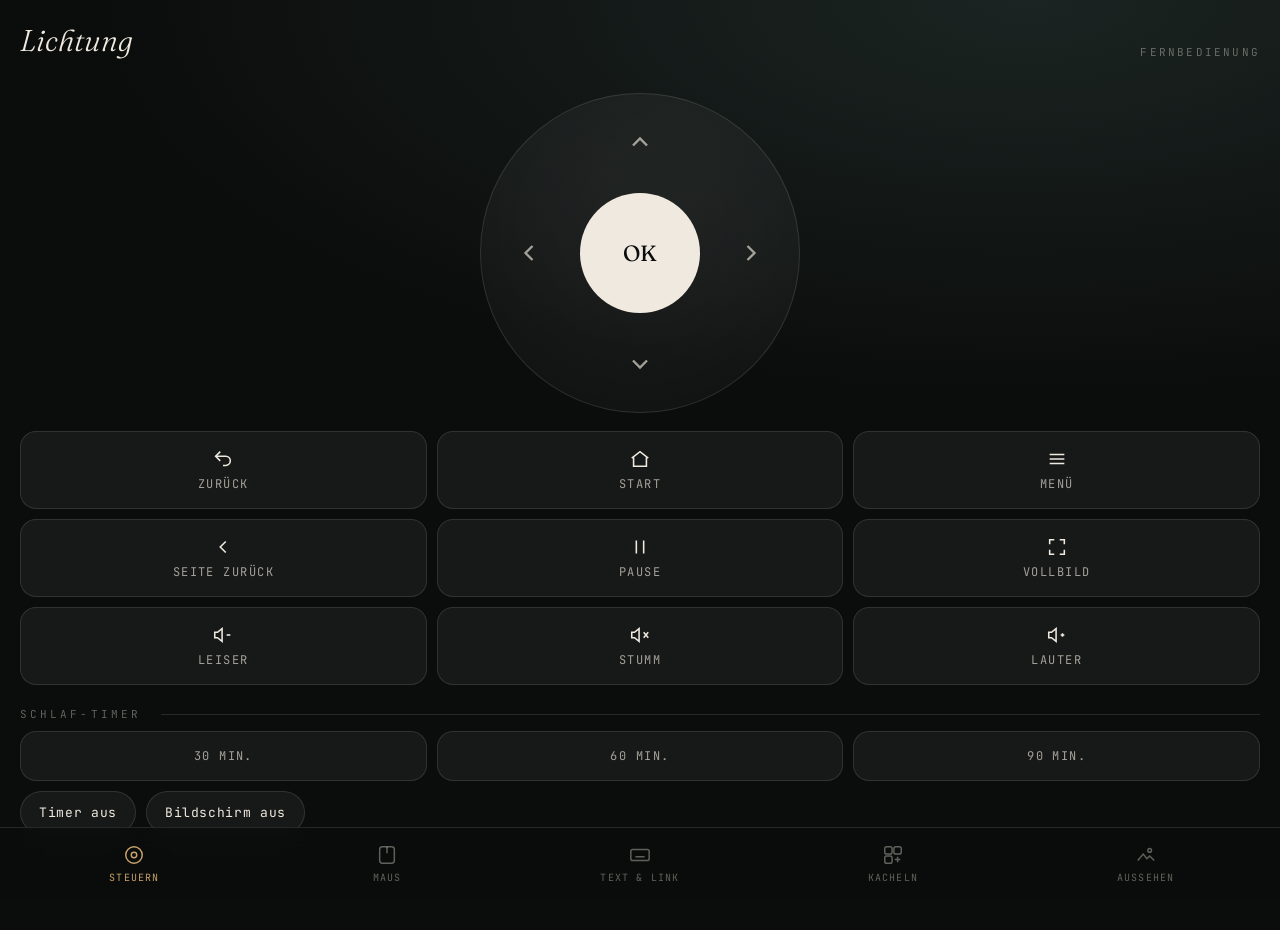
==== web/remote.html @ 64fb237e "Lichtung TV: Oberfläche, Dienst, Installer und automatischer ISO-Bau Debian 13 mit eigener TV-Oberfl" ====
<!DOCTYPE html>
<html lang="de">
<head>
<meta charset="utf-8">
<meta name="viewport" content="width=device-width, initial-scale=1, maximum-scale=1, user-scalable=no, viewport-fit=cover">
<meta name="theme-color" content="#0b0d0c">
<meta name="mobile-web-app-capable" content="yes">
<title>Lichtung Fernbedienung</title>
<style>
  @font-face { font-family: 'Fraunces'; src: url('fonts/fraunces-latin-full-normal.woff2') format('woff2'); font-weight: 100 900; }
  @font-face { font-family: 'Fraunces'; src: url('fonts/fraunces-latin-full-italic.woff2') format('woff2'); font-weight: 100 900; font-style: italic; }
  @font-face { font-family: 'JB Mono'; src: url('fonts/jetbrains-mono-latin-400-normal.woff2') format('woff2'); }
  :root { --accent: #c8a26b; --ink: #efe9df; --ink2: rgba(239,233,223,.65); --ink3: rgba(239,233,223,.38); --line: rgba(239,233,223,.12); --card: rgba(255,255,255,.05); }
  * { box-sizing: border-box; margin: 0; padding: 0; -webkit-tap-highlight-color: transparent; }
  html, body { background: radial-gradient(120% 70% at 80% 0%, #1b2422 0%, #0b0d0c 60%); color: var(--ink); font-family: 'JB Mono', monospace; min-height: 100%; }
  body { padding: env(safe-area-inset-top) 0 calc(76px + env(safe-area-inset-bottom)); user-select: none; -webkit-user-select: none; overscroll-behavior: none; }
  button, input, textarea { font: inherit; color: inherit; }
  button { background: none; border: 0; }
  header { display: flex; justify-content: space-between; align-items: flex-end; padding: 22px 20px 10px; }
  header h1 { font-family: 'Fraunces', serif; font-style: italic; font-weight: 300; font-size: 30px; }
  header .who { font-size: 11px; letter-spacing: .2em; text-transform: uppercase; color: var(--ink3); text-align: right; }
  header .who b { display: block; color: var(--ink); font-family: 'Fraunces', serif; font-weight: 400; font-size: 16px; letter-spacing: 0; text-transform: none; }
  .tab { display: none; padding: 8px 20px 20px; }
  .tab.on { display: block; }
  nav.tabs { position: fixed; left: 0; right: 0; bottom: 0; display: grid; grid-template-columns: repeat(5, 1fr); padding: 8px 8px calc(8px + env(safe-area-inset-bottom)); background: rgba(11,13,12,.85); backdrop-filter: blur(14px); border-top: 1px solid var(--line); z-index: 5; }
  nav.tabs button { padding: 8px 0; font-size: 10px; letter-spacing: .12em; text-transform: uppercase; color: var(--ink3); display: flex; flex-direction: column; align-items: center; gap: 5px; }
  nav.tabs button svg { width: 22px; height: 22px; }
  nav.tabs button.on { color: var(--accent); }
  .label { font-size: 11px; letter-spacing: .28em; text-transform: uppercase; color: var(--ink3); margin: 22px 0 10px; display: flex; gap: 10px; align-items: center; }
  .label::after { content: ''; flex: 1; height: 1px; background: var(--line); }

  /* Steuerkreuz */
  .dpad { position: relative; width: min(78vw, 320px); aspect-ratio: 1; margin: 16px auto 8px; border-radius: 50%; background: radial-gradient(circle at 50% 40%, rgba(255,255,255,.07), rgba(255,255,255,.02)); border: 1px solid var(--line); }
  .dpad button { position: absolute; display: grid; place-items: center; color: var(--ink2); }
  .dpad button:active { color: var(--accent); }
  .dpad .u, .dpad .d { left: 30%; width: 40%; height: 30%; }
  .dpad .u { top: 0; } .dpad .d { bottom: 0; }
  .dpad .l, .dpad .r { top: 30%; height: 40%; width: 30%; }
  .dpad .l { left: 0; } .dpad .r { right: 0; }
  .dpad .ok { left: 31%; top: 31%; width: 38%; height: 38%; border-radius: 50%; background: var(--ink); color: #0b0d0c; font-family: 'Fraunces', serif; font-size: 22px; }
  .dpad .ok:active { background: var(--accent); }
  .dpad svg { width: 28px; height: 28px; }
  .keys { display: grid; grid-template-columns: repeat(3, 1fr); gap: 10px; margin-top: 18px; }
  .k { padding: 16px 0; border-radius: 16px; background: var(--card); border: 1px solid var(--line); font-size: 12px; letter-spacing: .12em; text-transform: uppercase; display: flex; flex-direction: column; align-items: center; gap: 6px; color: var(--ink2); }
  .k svg { width: 22px; height: 22px; color: var(--ink); }
  .k:active { background: var(--accent); color: #0b0d0c; }
  .k:active svg { color: #0b0d0c; }
  .vol { display: grid; grid-template-columns: 1fr 1fr 1fr; gap: 10px; margin-top: 10px; }

  /* Touchpad */
  .pad { position: relative; height: 52vh; border-radius: 22px; background: var(--card); border: 1px solid var(--line); touch-action: none; display: grid; place-items: center; color: var(--ink3); font-size: 12px; letter-spacing: .2em; text-transform: uppercase; overflow: hidden; }
  .pad .scroll { position: absolute; right: 0; top: 0; bottom: 0; width: 54px; border-left: 1px dashed var(--line); display: grid; place-items: center; writing-mode: vertical-rl; font-size: 10px; }
  .clicks { display: grid; grid-template-columns: 1fr 1fr; gap: 10px; margin-top: 10px; }

  /* Formulare */
  .inp { width: 100%; background: var(--card); border: 1px solid var(--line); border-radius: 12px; padding: 13px 14px; outline: none; font-size: 15px; }
  .inp:focus { border-color: var(--accent); }
  textarea.inp { min-height: 90px; resize: vertical; }
  .btn { padding: 12px 18px; border-radius: 999px; border: 1px solid var(--line); background: var(--card); font-size: 13px; letter-spacing: .05em; }
  .btn.p { background: var(--ink); color: #0b0d0c; border-color: var(--ink); }
  .btn.d { color: #e59a8a; }
  .btn:active { background: var(--accent); color: #0b0d0c; }
  .row { display: flex; gap: 10px; align-items: center; flex-wrap: wrap; }
  .grow { flex: 1; }
  .f { margin-bottom: 14px; }
  .f > span { display: block; font-size: 11px; letter-spacing: .18em; text-transform: uppercase; color: var(--ink3); margin-bottom: 6px; }
  .item { display: flex; gap: 12px; align-items: center; padding: 12px 0; border-bottom: 1px solid var(--line); }
  .item .th { width: 72px; height: 44px; border-radius: 8px; background-size: cover; background-position: center; flex: none; }
  .item .t { flex: 1; min-width: 0; }
  .item .t b { display: block; font-family: 'Fraunces', serif; font-weight: 400; font-size: 18px; }
  .item .t span { display: block; font-size: 11px; color: var(--ink3); white-space: nowrap; overflow: hidden; text-overflow: ellipsis; }
  .icon { width: 38px; height: 38px; border-radius: 50%; border: 1px solid var(--line); display: grid; place-items: center; color: var(--ink2); }
  .icon:active { background: var(--accent); color: #0b0d0c; }
  .sheet { position: fixed; inset: 0; z-index: 10; background: rgba(5,7,6,.7); backdrop-filter: blur(10px); display: none; align-items: flex-end; }
  .sheet.on { display: flex; }
  .sheet .in { width: 100%; max-height: 92vh; overflow: auto; background: #121614; border-top-left-radius: 24px; border-top-right-radius: 24px; border-top: 1px solid var(--line); padding: 22px 20px calc(24px + env(safe-area-inset-bottom)); }
  .sheet h2 { font-family: 'Fraunces', serif; font-weight: 400; font-size: 26px; margin-bottom: 16px; }
  .toggle { width: 52px; height: 30px; border-radius: 99px; background: rgba(255,255,255,.14); position: relative; flex: none; }
  .toggle::after { content: ''; position: absolute; top: 3px; left: 3px; width: 24px; height: 24px; border-radius: 50%; background: var(--ink); transition: transform .2s; }
  .toggle.on { background: var(--accent); }
  .toggle.on::after { transform: translateX(22px); background: #0b0d0c; }
  .preview { width: 100%; aspect-ratio: 29/17; border-radius: 14px; background-size: cover; background-position: center; position: relative; overflow: hidden; margin-bottom: 16px; }
  .preview::after { content: ''; position: absolute; inset: 0; background: linear-gradient(0deg, rgba(5,7,6,.8), transparent 60%); }
  .preview b { position: absolute; left: 14px; bottom: 26px; z-index: 1; font-family: 'Fraunces', serif; font-weight: 400; font-size: 24px; }
  .preview span { position: absolute; left: 14px; bottom: 10px; z-index: 1; font-size: 11px; color: var(--ink2); }
  .bgs { display: grid; grid-template-columns: 1fr 1fr; gap: 10px; }
  .bgs button { aspect-ratio: 16/9; border-radius: 12px; background-size: cover; background-position: center; border: 2px solid transparent; position: relative; overflow: hidden; }
  .bgs button.sel { border-color: var(--accent); }
  .bgs button span { position: absolute; left: 8px; bottom: 6px; font-size: 10px; letter-spacing: .15em; text-transform: uppercase; }
  .lock { position: fixed; inset: 0; z-index: 20; background: #0b0d0c; display: flex; flex-direction: column; justify-content: center; align-items: center; gap: 22px; padding: 30px; text-align: center; }
  .lock h2 { font-family: 'Fraunces', serif; font-style: italic; font-weight: 300; font-size: 34px; }
  .lock p { color: var(--ink3); font-size: 13px; line-height: 1.6; }
  .lock input { text-align: center; font-family: 'Fraunces', serif; font-size: 36px; letter-spacing: .4em; width: 220px; }
  .toast { position: fixed; left: 50%; bottom: 100px; transform: translate(-50%, 30px); opacity: 0; background: #1d2321; border: 1px solid var(--line); padding: 10px 18px; border-radius: 99px; font-size: 13px; transition: .3s; z-index: 30; pointer-events: none; }
  .toast.on { opacity: 1; transform: translate(-50%, 0); }
  .hint { color: var(--ink3); font-size: 12px; line-height: 1.6; margin-top: 10px; }
</style>
</head>
<body>
  <header><h1>Lichtung</h1><div class="who" id="who">Fernbedienung</div></header>

  <!-- 1 Steuerung -->
  <section class="tab on" id="t-ctrl">
    <div class="dpad">
      <button class="u" data-key="up"><svg viewBox="0 0 24 24" fill="none" stroke="currentColor" stroke-width="2"><path d="M6 15l6-6 6 6"/></svg></button>
      <button class="l" data-key="left"><svg viewBox="0 0 24 24" fill="none" stroke="currentColor" stroke-width="2"><path d="M15 6l-6 6 6 6"/></svg></button>
      <button class="ok" data-key="ok">OK</button>
      <button class="r" data-key="right"><svg viewBox="0 0 24 24" fill="none" stroke="currentColor" stroke-width="2"><path d="M9 6l6 6-6 6"/></svg></button>
      <button class="d" data-key="down"><svg viewBox="0 0 24 24" fill="none" stroke="currentColor" stroke-width="2"><path d="M6 9l6 6 6-6"/></svg></button>
    </div>
    <div class="keys">
      <button class="k" data-key="back"><svg viewBox="0 0 24 24" fill="none" stroke="currentColor" stroke-width="1.7"><path d="M9 14L4 9l5-5"/><path d="M4 9h11a5 5 0 0 1 0 10h-3"/></svg>Zurück</button>
      <button class="k" data-key="home"><svg viewBox="0 0 24 24" fill="none" stroke="currentColor" stroke-width="1.7"><path d="M3 11l9-7 9 7"/><path d="M5 10v10h14V10"/></svg>Start</button>
      <button class="k" data-key="menu"><svg viewBox="0 0 24 24" fill="none" stroke="currentColor" stroke-width="1.7"><path d="M4 7h16M4 12h16M4 17h16"/></svg>Menü</button>
      <button class="k" data-key="browserback"><svg viewBox="0 0 24 24" fill="none" stroke="currentColor" stroke-width="1.7"><path d="M15 6l-6 6 6 6"/></svg>Seite zurück</button>
      <button class="k" data-key="space"><svg viewBox="0 0 24 24" fill="none" stroke="currentColor" stroke-width="1.7"><path d="M8 5v14M16 5v14"/></svg>Pause</button>
      <button class="k" data-key="f"><svg viewBox="0 0 24 24" fill="none" stroke="currentColor" stroke-width="1.7"><path d="M4 9V4h5M20 9V4h-5M4 15v5h5M20 15v5h-5"/></svg>Vollbild</button>
    </div>
    <div class="vol">
      <button class="k" data-key="voldown"><svg viewBox="0 0 24 24" fill="none" stroke="currentColor" stroke-width="1.7"><path d="M11 5L6 9H3v6h3l5 4z"/><path d="M16 12h4"/></svg>Leiser</button>
      <button class="k" data-key="mute"><svg viewBox="0 0 24 24" fill="none" stroke="currentColor" stroke-width="1.7"><path d="M11 5L6 9H3v6h3l5 4z"/><path d="M16 9l5 6M21 9l-5 6"/></svg>Stumm</button>
      <button class="k" data-key="volup"><svg viewBox="0 0 24 24" fill="none" stroke="currentColor" stroke-width="1.7"><path d="M11 5L6 9H3v6h3l5 4z"/><path d="M16 12h4M18 10v4"/></svg>Lauter</button>
    </div>
    <div class="label">Schlaf-Timer <span id="sleep-state" style="letter-spacing:.1em"></span></div>
    <div class="vol" id="sleep-row">
      <button class="k" data-sleep="30">30 Min.</button><button class="k" data-sleep="60">60 Min.</button><button class="k" data-sleep="90">90 Min.</button>
    </div>
    <div class="row" style="margin-top:10px"><button class="btn" data-sleep="0">Timer aus</button><button class="btn" id="screen-off">Bildschirm aus</button></div>
  </section>

  <!-- 2 Touchpad -->
  <section class="tab" id="t-pad">
    <div class="pad" id="pad">Wischen = Maus · Tippen = Klick<div class="scroll" id="scroll">Scrollen</div></div>
    <div class="clicks"><button class="k" id="lclick">Linksklick</button><button class="k" id="rclick">Rechtsklick</button></div>
  </section>

  <!-- 3 Tippen + Link -->
  <section class="tab" id="t-text">
    <div class="label">Link aufs TV</div>
    <div class="row"><input class="inp grow" id="link" type="url" placeholder="YouTube-, Mediathek- oder Videolink einfügen"><button class="btn p" id="open-link">Öffnen</button></div>
    <p class="hint">Tipp: Link in WhatsApp lange drücken → Kopieren → hier einfügen. YouTube-Links öffnen in der TV-Ansicht, Videodateien im Lichtung-Player.</p>
    <div id="recent"></div>
    <div class="label">Text an den Fernseher</div>
    <textarea class="inp" id="txt" placeholder="Suchbegriff, Adresse, Passwort …"></textarea>
    <div class="row" style="margin-top:10px">
      <button class="btn p" id="send-enter">Senden + Enter</button>
      <button class="btn" id="send">Nur einfügen</button>
      <button class="btn" data-key="backspace">⌫</button>
      <button class="btn" data-key="tab">Tab</button>
    </div>
    <p class="hint">Vorher auf dem Fernseher ins Suchfeld gehen. Der Text wird direkt eingesetzt – Umlaute und Sonderzeichen funktionieren.</p>
  </section>

  <!-- 4 Kacheln -->
  <section class="tab" id="t-tiles">
    <div class="label">Profil</div>
    <div id="prof-list"></div>
    <div class="label">Kacheln</div>
    <div id="tile-list"></div>
    <div class="row" style="margin-top:14px"><button class="btn p" id="add-tile">+ Neue Kachel</button></div>
  </section>

  <!-- 5 Aussehen -->
  <section class="tab" id="t-look">
    <div class="label">Hintergrund</div>
    <div class="bgs" id="bg-list"></div>
    <div class="row" style="margin-top:12px"><label class="btn p">Eigenes Foto hochladen<input type="file" accept="image/*" id="bg-file" hidden></label></div>
    <p class="hint">Dunkle Naturfotos wirken am besten. Abdunkeln und Akzentfarbe stellst du am Fernseher unter Einstellungen → Aussehen ein.</p>
  </section>

  <nav class="tabs">
    <button data-tab="t-ctrl" class="on"><svg viewBox="0 0 24 24" fill="none" stroke="currentColor" stroke-width="1.6"><circle cx="12" cy="12" r="9"/><circle cx="12" cy="12" r="3"/></svg>Steuern</button>
    <button data-tab="t-pad"><svg viewBox="0 0 24 24" fill="none" stroke="currentColor" stroke-width="1.6"><rect x="4" y="3" width="16" height="18" rx="3"/><path d="M12 3v7"/></svg>Maus</button>
    <button data-tab="t-text"><svg viewBox="0 0 24 24" fill="none" stroke="currentColor" stroke-width="1.6"><rect x="2" y="6" width="20" height="12" rx="2"/><path d="M6 10h.01M10 10h.01M14 10h.01M18 10h.01M7 14h10"/></svg>Text & Link</button>
    <button data-tab="t-tiles"><svg viewBox="0 0 24 24" fill="none" stroke="currentColor" stroke-width="1.6"><rect x="3" y="3" width="8" height="8" rx="2"/><rect x="13" y="3" width="8" height="8" rx="2"/><rect x="3" y="13" width="8" height="8" rx="2"/><path d="M17 14v6M14 17h6"/></svg>Kacheln</button>
    <button data-tab="t-look"><svg viewBox="0 0 24 24" fill="none" stroke="currentColor" stroke-width="1.6"><path d="M3 18l6-7 4 5 3-3 5 5"/><circle cx="16" cy="7" r="2"/></svg>Aussehen</button>
  </nav>

  <div class="sheet" id="sheet"><div class="in" id="sheet-in"></div></div>
  <div class="toast" id="toast"></div>

  <script src="bg.js?nocommon" defer></script>
  <script>
  'use strict';
  /* Mini-Helfer (die Fernbedienung lädt common.js nicht, um schlank zu bleiben) */
  window.L = window.L || {};
  L.h = function (tag, attrs = {}, ...ch) { const el = document.createElement(tag); for (const [k, v] of Object.entries(attrs || {})) { if (v == null || v === false) continue; if (k === 'class') el.className = v; else if (k === 'style') Object.assign(el.style, v); else if (k.startsWith('on')) el.addEventListener(k.slice(2), v); else el.setAttribute(k, v); } for (const c of ch.flat(Infinity)) if (c != null && c !== false) el.append(c.nodeType ? c : document.createTextNode(c)); return el; };
  const $ = (s) => document.querySelector(s), h = L.h;
  let PIN = location.hash.slice(1) || localStorage.getItem('lichtung-pin') || '';
  let STATE = null;

  function toast(t) { const el = $('#toast'); el.textContent = t; el.classList.add('on'); clearTimeout(el._t); el._t = setTimeout(() => el.classList.remove('on'), 2200); }
  async function api(path, method = 'GET', body) {
    const r = await fetch(path, { method, headers: { 'Content-Type': 'application/json', 'X-Remote-Pin': PIN }, body: body ? JSON.stringify(body) : undefined });
    if (r.status === 401) { askCode(); throw new Error('Code'); }
    const d = await r.json().catch(() => ({}));
    if (!r.ok) throw new Error(d.error || 'Fehler');
    return d;
  }
  const buzz = () => navigator.vibrate && navigator.vibrate(12);

  /* ---- Anmelden mit dem 4-stelligen Code vom Fernseher ---- */
  function askCode() {
    if ($('.lock')) return;
    const inp = h('input', { class: 'inp', inputmode: 'numeric', maxlength: 4, placeholder: '····' });
    const box = h('div', { class: 'lock' }, h('h2', {}, 'Verbinden'), h('p', {}, 'Code vom Fernseher eingeben:', h('br'), 'Einstellungen → Handy-Fernbedienung'), inp,
      h('button', { class: 'btn p', onclick: async () => { PIN = inp.value; try { await api('/api/state'); localStorage.setItem('lichtung-pin', PIN); box.remove(); init(); } catch (_) { toast('Code falsch'); } } }, 'Verbinden'));
    document.body.append(box);
    setTimeout(() => inp.focus(), 100);
  }

  /* ---- Tabs ---- */
  document.querySelectorAll('nav.tabs button').forEach((b) => b.onclick = () => {
    document.querySelectorAll('nav.tabs button').forEach((x) => x.classList.toggle('on', x === b));
    document.querySelectorAll('.tab').forEach((t) => t.classList.toggle('on', t.id === b.dataset.tab));
    if (b.dataset.tab === 't-tiles' || b.dataset.tab === 't-look') load();
    if (b.dataset.tab === 't-text') loadLinks();
  });

  /* ---- Tasten (gedrückt halten wiederholt) ---- */
  document.querySelectorAll('[data-key]').forEach((b) => {
    let rep;
    const send = () => { buzz(); api('/api/key', 'POST', { key: b.dataset.key }).catch(() => {}); };
    b.addEventListener('pointerdown', (e) => { e.preventDefault(); send(); if (['up', 'down', 'left', 'right', 'volup', 'voldown', 'backspace'].includes(b.dataset.key)) rep = setTimeout(function r() { send(); rep = setTimeout(r, 120); }, 450); });
    ['pointerup', 'pointerleave', 'pointercancel'].forEach((ev) => b.addEventListener(ev, () => clearTimeout(rep)));
  });

  /* ---- Touchpad ---- */
  (function () {
    const pad = $('#pad'), sc = $('#scroll');
    let last = null, moved = 0, acc = { dx: 0, dy: 0 }, startT = 0, scrollLast = null;
    setInterval(() => { if (acc.dx || acc.dy) { const d = acc; acc = { dx: 0, dy: 0 }; api('/api/mouse', 'POST', d).catch(() => {}); } }, 33);
    pad.addEventListener('pointerdown', (e) => { if (e.target === sc) return; pad.setPointerCapture(e.pointerId); last = { x: e.clientX, y: e.clientY }; moved = 0; startT = Date.now(); });
    pad.addEventListener('pointermove', (e) => {
      if (!last) return;
      const dx = e.clientX - last.x, dy = e.clientY - last.y; last = { x: e.clientX, y: e.clientY };
      const speed = Math.hypot(dx, dy), f = speed > 12 ? 3.2 : speed > 5 ? 2.2 : 1.4; // Beschleunigung
      acc.dx += Math.round(dx * f); acc.dy += Math.round(dy * f); moved += speed;
    });
    pad.addEventListener('pointerup', () => { if (last && moved < 8 && Date.now() - startT < 300) { buzz(); api('/api/mouse', 'POST', { click: 'left' }); } last = null; });
    sc.addEventListener('pointerdown', (e) => { e.stopPropagation(); sc.setPointerCapture(e.pointerId); scrollLast = e.clientY; });
    sc.addEventListener('pointermove', (e) => { if (scrollLast == null) return; const d = e.clientY - scrollLast; if (Math.abs(d) > 14) { api('/api/mouse', 'POST', { scroll: d > 0 ? -1 : 1 }); scrollLast = e.clientY; } });
    sc.addEventListener('pointerup', () => (scrollLast = null));
    $('#lclick').onclick = () => { buzz(); api('/api/mouse', 'POST', { click: 'left' }); };
    $('#rclick').onclick = () => { buzz(); api('/api/mouse', 'POST', { click: 'right' }); };
  })();

  /* ---- Link aufs TV ---- */
  async function openLink(url) {
    try { const r = await api('/api/open', 'POST', { url }); toast('Öffnet: ' + (r.label || 'Link')); $('#link').value = ''; loadLinks(); }
    catch (e) { toast(e.message); }
  }
  $('#open-link').onclick = () => openLink($('#link').value);
  $('#link').addEventListener('keydown', (e) => { if (e.key === 'Enter') openLink($('#link').value); });
  async function loadLinks() {
    const r = await api('/api/links').catch(() => ({ recent: [] }));
    const box = $('#recent'); box.innerHTML = '';
    if (r.recent.length) box.append(h('div', { class: 'label' }, 'Zuletzt geschickt'));
    r.recent.forEach((l) => box.append(h('div', { class: 'item' },
      h('div', { class: 't' }, h('b', {}, l.label || 'Link'), h('span', {}, l.raw || l.url)),
      h('button', { class: 'icon', onclick: () => openLink(l.raw || l.url) }, '▶'))));
  }

  /* ---- Schlaf-Timer ---- */
  document.querySelectorAll('[data-sleep]').forEach((b) => b.onclick = async () => {
    buzz();
    const m = Number(b.dataset.sleep);
    const r = await api('/api/sleep', 'POST', m ? { minutes: m, action: 'screen' } : { cancel: true });
    paintSleep(r); toast(m ? `Schlaf-Timer: ${m} Min.` : 'Schlaf-Timer aus');
  });
  $('#screen-off').onclick = () => { buzz(); api('/api/screen', 'POST', { on: false }); toast('Bildschirm aus – beliebige Taste schaltet ihn wieder an'); };
  function paintSleep(r) { $('#sleep-state').textContent = r && r.active ? `· noch ${Math.ceil(r.left / 60)} Min.` : ''; }

  /* ---- Text ---- */
  $('#send').onclick = () => { api('/api/text', 'POST', { text: $('#txt').value }); toast('Gesendet'); };
  $('#send-enter').onclick = () => { api('/api/text', 'POST', { text: $('#txt').value, enter: true }); $('#txt').value = ''; toast('Gesendet'); };

  /* ---- Bilder: vor dem Hochladen verkleinern (spart WLAN und Speicher) ---- */
  function shrink(file, max = 1920) {
    return new Promise((res, rej) => {
      const img = new Image();
      img.onload = () => {
        const s = Math.min(1, max / Math.max(img.width, img.height));
        const c = document.createElement('canvas'); c.width = Math.round(img.width * s); c.height = Math.round(img.height * s);
        c.getContext('2d').drawImage(img, 0, 0, c.width, c.height);
        res(c.toDataURL('image/jpeg', 0.86));
      };
      img.onerror = rej;
      img.src = URL.createObjectURL(file);
    });
  }
  async function upload(file, max) { toast('Lade hoch …'); const data = await shrink(file, max); return (await api('/api/upload', 'POST', { data })).url; }

  /* ---- Kacheln & Profile ---- */
  async function load() {
    STATE = await api('/api/state');
    document.documentElement.style.setProperty('--accent', STATE.general.accent);
    const p = STATE.profiles.find((x) => x.id === STATE.active);
    $('#who').innerHTML = ''; $('#who').append('Profil', h('b', {}, p ? p.name : ''));
    // Profile
    const pl = $('#prof-list'); pl.innerHTML = '';
    STATE.profiles.forEach((pr) => pl.append(h('div', { class: 'item' },
      h('div', { class: 'th', style: { background: pr.color, width: '44px', borderRadius: '50%', display: 'grid', placeItems: 'center', fontFamily: 'Fraunces,serif', fontSize: '20px', color: '#0b0d0c' } }, pr.name[0].toUpperCase()),
      h('div', { class: 't' }, h('b', {}, pr.name), h('span', {}, [pr.id === STATE.active ? 'aktiv' : '', pr.hasPin ? 'mit PIN' : '', pr.isDefault ? 'Standard' : ''].filter(Boolean).join(' · '))),
      pr.id !== STATE.active ? h('button', { class: 'btn', onclick: async () => {
        let pin = null; if (pr.hasPin) { pin = prompt('PIN für ' + pr.name); if (pin == null) return; }
        try { await api('/api/profile/select', 'POST', { id: pr.id, pin }); toast('Gewechselt'); load(); } catch (e) { toast(e.message); }
      } }, 'Wechseln') : null)));
    // Kacheln
    const tl = $('#tile-list'); tl.innerHTML = '';
    STATE.tiles.forEach((t, i) => tl.append(h('div', { class: 'item' },
      h('div', { class: 'th', style: { backgroundImage: t.image ? `url("${t.image}")` : `linear-gradient(135deg, hsl(${t.hue} 32% 30%), hsl(${(t.hue + 25) % 360} 28% 12%))` } }),
      h('div', { class: 't' }, h('b', {}, `${String(i + 1).padStart(2, '0')}  ${t.title}`), h('span', {}, t.url)),
      h('button', { class: 'icon', onclick: () => move(i, -1) }, '↑'),
      h('button', { class: 'icon', onclick: () => edit(t) }, '✎'))));
    // Hintergründe
    const bl = $('#bg-list'); bl.innerHTML = '';
    const list = [...L.BACKGROUNDS.map((b) => ({ id: b.id, name: b.name })), ...(STATE.general.customBackgrounds || []).map((u, i) => ({ id: u, name: 'Foto ' + (i + 1) }))];
    list.forEach((b) => {
      const el = h('button', { class: STATE.general.background === b.id ? 'sel' : '', onclick: async () => { await api('/api/general', 'POST', { background: b.id }); toast('Hintergrund gesetzt'); load(); } }, h('span', {}, b.name));
      if (b.id.startsWith('/')) el.style.backgroundImage = `url("${b.id}")`;
      else { const c = document.createElement('canvas'); c.width = 240; c.height = 135; L.paintScene(c.getContext('2d'), 240, 135, b.id); el.style.backgroundImage = `url(${c.toDataURL()})`; }
      if (b.id.startsWith('/')) el.addEventListener('contextmenu', async (e) => { e.preventDefault(); if (!confirm('Foto entfernen?')) return; await api('/api/general', 'POST', { customBackgrounds: STATE.general.customBackgrounds.filter((x) => x !== b.id), background: STATE.general.background === b.id ? 'nacht' : STATE.general.background }); load(); });
      bl.append(el);
    });
  }
  async function move(i, dir) {
    const ids = STATE.tiles.map((t) => t.id), j = i + dir; if (j < 0) return;
    [ids[i], ids[j]] = [ids[j], ids[i]]; await api('/api/tiles/order', 'POST', { ids }); load();
  }
  $('#add-tile').onclick = () => edit(null);
  $('#bg-file').onchange = async (e) => {
    const f = e.target.files[0]; if (!f) return;
    const url = await upload(f, 2560);
    await api('/api/general', 'POST', { customBackgrounds: [...(STATE.general.customBackgrounds || []), url], background: url });
    toast('Hintergrund gesetzt'); load();
  };

  function edit(t) {
    const d = Object.assign({ title: '', subtitle: '', description: '', url: 'https://', tvMode: false, image: '', hue: 200 }, t || {});
    const sheet = $('#sheet'), inn = $('#sheet-in');
    const prev = h('div', { class: 'preview' });
    const paint = () => { prev.style.backgroundImage = d.image ? `url("${d.image}")` : `linear-gradient(135deg, hsl(${d.hue} 32% 30%), hsl(${(d.hue + 25) % 360} 28% 12%))`; prev.innerHTML = ''; prev.append(h('b', {}, d.title || 'Name'), h('span', {}, d.subtitle || '')); };
    const f = (label, el) => h('label', { class: 'f' }, h('span', {}, label), el);
    const inp = (k, ph, type = 'text') => { const el = h('input', { class: 'inp', type, placeholder: ph, value: d[k] || '' }); el.oninput = () => { d[k] = el.value; paint(); }; return el; };
    const ta = h('textarea', { class: 'inp', placeholder: 'Wird am Fernseher angezeigt, wenn die Kachel ausgewählt ist' }); ta.value = d.description || ''; ta.oninput = () => (d.description = ta.value);
    const tv = h('button', { class: 'toggle' + (d.tvMode ? ' on' : ''), onclick: (e) => { e.preventDefault(); d.tvMode = !d.tvMode; tv.classList.toggle('on', d.tvMode); } });
    const file = h('input', { type: 'file', accept: 'image/*', hidden: true });
    file.onchange = async () => { if (!file.files[0]) return; d.image = await upload(file.files[0], 1280); paint(); toast('Bild hinzugefügt'); };
    inn.innerHTML = '';
    inn.append(h('h2', {}, t ? 'Kachel bearbeiten' : 'Neue Kachel'), prev,
      f('Name', inp('title', 'z. B. ARD Mediathek')),
      f('Untertitel', inp('subtitle', 'Kurzer Text unter dem Namen')),
      f('Beschreibung', ta),
      f('Adresse', inp('url', 'https://…', 'url')),
      h('div', { class: 'row f' }, h('div', { class: 'grow' }, h('div', { style: { fontSize: '14px' } }, 'TV-Ansicht'), h('div', { class: 'hint', style: { margin: 0 } }, 'Für youtube.com/tv')), tv),
      h('div', { class: 'f' }, h('span', { style: { display: 'block', fontSize: '11px', letterSpacing: '.18em', textTransform: 'uppercase', color: 'var(--ink3)', marginBottom: '6px' } }, 'Bild'),
        h('div', { class: 'row' }, h('label', { class: 'btn p' }, 'Foto wählen', file), h('button', { class: 'btn', onclick: () => { d.image = ''; paint(); } }, 'Entfernen'))),
      h('div', { class: 'row', style: { marginTop: '18px' } },
        h('button', { class: 'btn p', onclick: async () => { await api('/api/tiles', 'POST', { tile: d }); sheet.classList.remove('on'); toast('Gespeichert'); load(); } }, 'Speichern'),
        t ? h('button', { class: 'btn d', onclick: async () => { if (!confirm('„' + d.title + '“ löschen?')) return; await api('/api/tiles/' + t.id, 'DELETE'); sheet.classList.remove('on'); load(); } }, 'Löschen') : null,
        h('button', { class: 'btn', onclick: () => sheet.classList.remove('on') }, 'Abbrechen')));
    paint();
    sheet.classList.add('on');
  }
  $('#sheet').onclick = (e) => { if (e.target.id === 'sheet') e.currentTarget.classList.remove('on'); };

  async function init() { try { await load(); paintSleep(STATE.sleep); } catch (_) {} }
  if (location.hash.length > 1) { localStorage.setItem('lichtung-pin', PIN); history.replaceState(null, '', location.pathname); }
  window.addEventListener('load', init);
  </script>
</body>
</html>
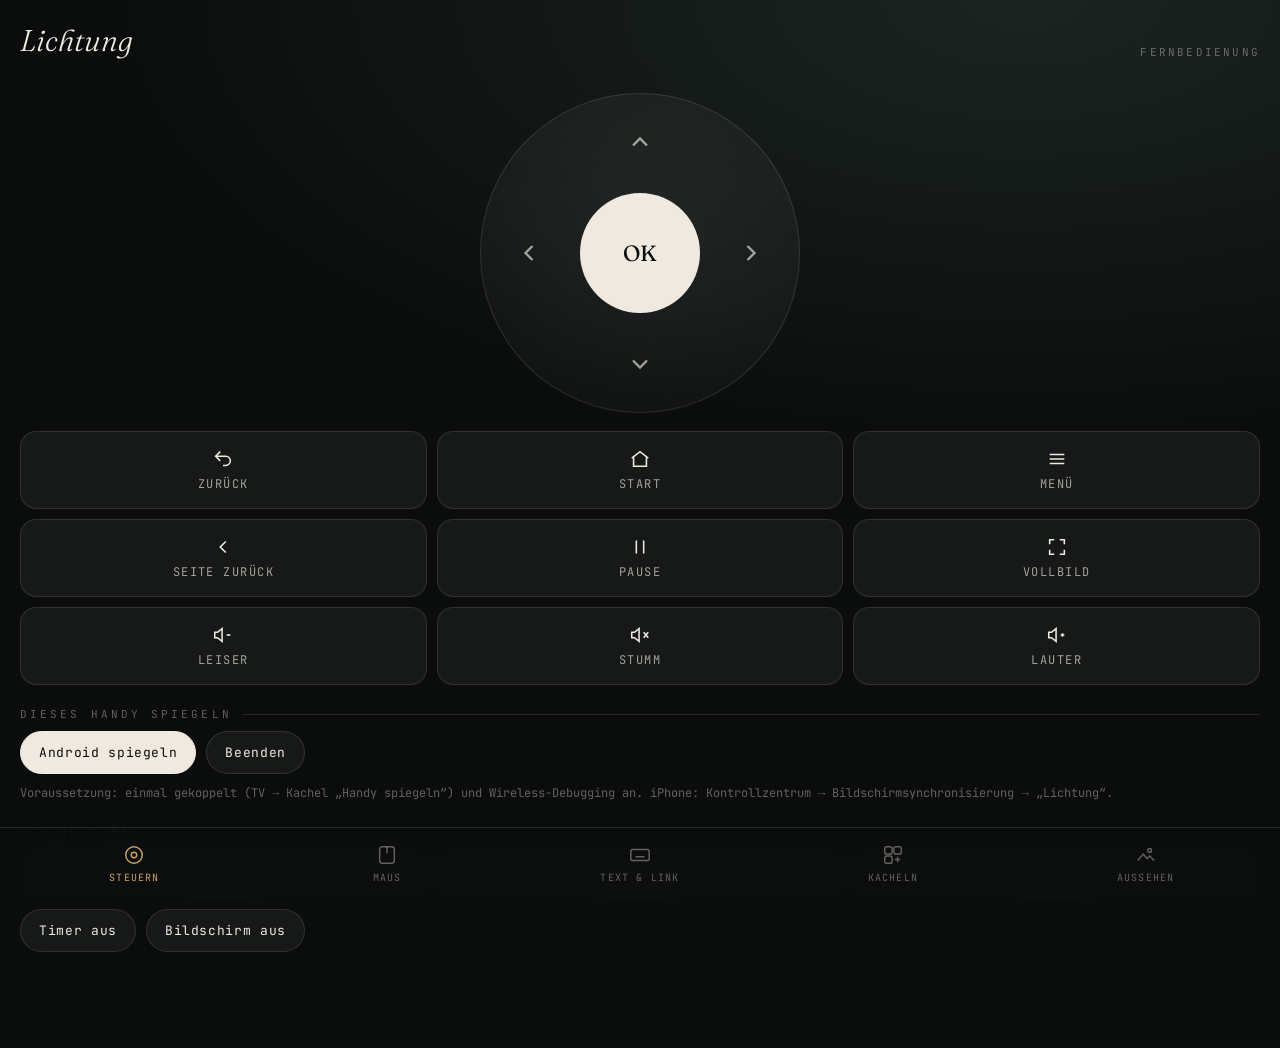
==== commit 0a78a339: "Android spiegeln (scrcpy per QR-Kopplung), ScreenStream, Designarten - Android: Koppeln per QR-Code " ====
--- a/web/remote.html
+++ b/web/remote.html
@@ -121,6 +121,9 @@
       <button class="k" data-key="mute"><svg viewBox="0 0 24 24" fill="none" stroke="currentColor" stroke-width="1.7"><path d="M11 5L6 9H3v6h3l5 4z"/><path d="M16 9l5 6M21 9l-5 6"/></svg>Stumm</button>
       <button class="k" data-key="volup"><svg viewBox="0 0 24 24" fill="none" stroke="currentColor" stroke-width="1.7"><path d="M11 5L6 9H3v6h3l5 4z"/><path d="M16 12h4M18 10v4"/></svg>Lauter</button>
     </div>
+    <div class="label">Dieses Handy spiegeln</div>
+    <div class="row"><button class="btn p" id="mirror-start">Android spiegeln</button><button class="btn" id="mirror-stop">Beenden</button></div>
+    <p class="hint">Voraussetzung: einmal gekoppelt (TV → Kachel „Handy spiegeln“) und Wireless-Debugging an. iPhone: Kontrollzentrum → Bildschirmsynchronisierung → „Lichtung“.</p>
     <div class="label">Schlaf-Timer <span id="sleep-state" style="letter-spacing:.1em"></span></div>
     <div class="vol" id="sleep-row">
       <button class="k" data-sleep="30">30 Min.</button><button class="k" data-sleep="60">60 Min.</button><button class="k" data-sleep="90">90 Min.</button>
@@ -162,6 +165,8 @@
 
   <!-- 5 Aussehen -->
   <section class="tab" id="t-look">
+    <div class="label">Designart</div>
+    <div class="row" id="theme-list"></div>
     <div class="label">Hintergrund</div>
     <div class="bgs" id="bg-list"></div>
     <div class="row" style="margin-top:12px"><label class="btn p">Eigenes Foto hochladen<input type="file" accept="image/*" id="bg-file" hidden></label></div>
@@ -260,6 +265,10 @@
       h('div', { class: 't' }, h('b', {}, l.label || 'Link'), h('span', {}, l.raw || l.url)),
       h('button', { class: 'icon', onclick: () => openLink(l.raw || l.url) }, '▶'))));
   }
+
+  /* ---- Android spiegeln ---- */
+  $('#mirror-start').onclick = async () => { buzz(); toast('Suche Handy …'); const r = await api('/api/android/mirror', 'POST', {}).catch((e) => ({ msg: e.message })); toast(r.msg || 'Läuft'); };
+  $('#mirror-stop').onclick = () => { buzz(); api('/api/android/stop', 'POST', {}); toast('Beendet'); };
 
   /* ---- Schlaf-Timer ---- */
   document.querySelectorAll('[data-sleep]').forEach((b) => b.onclick = async () => {
@@ -313,6 +322,10 @@
       h('div', { class: 't' }, h('b', {}, `${String(i + 1).padStart(2, '0')}  ${t.title}`), h('span', {}, t.url)),
       h('button', { class: 'icon', onclick: () => move(i, -1) }, '↑'),
       h('button', { class: 'icon', onclick: () => edit(t) }, '✎'))));
+    // Designarten
+    const tl2 = $('#theme-list'); tl2.innerHTML = '';
+    [['lichtung', 'Lichtung'], ['kino', 'Kino'], ['glas', 'Glas'], ['hell', 'Hell'], ['neon', 'Neon']].forEach(([id, n]) =>
+      tl2.append(h('button', { class: 'btn' + ((STATE.general.theme || 'lichtung') === id ? ' p' : ''), onclick: async () => { await api('/api/general', 'POST', { theme: id }); toast('Designart: ' + n); load(); } }, n)));
     // Hintergründe
     const bl = $('#bg-list'); bl.innerHTML = '';
     const list = [...L.BACKGROUNDS.map((b) => ({ id: b.id, name: b.name })), ...(STATE.general.customBackgrounds || []).map((u, i) => ({ id: u, name: 'Foto ' + (i + 1) }))];
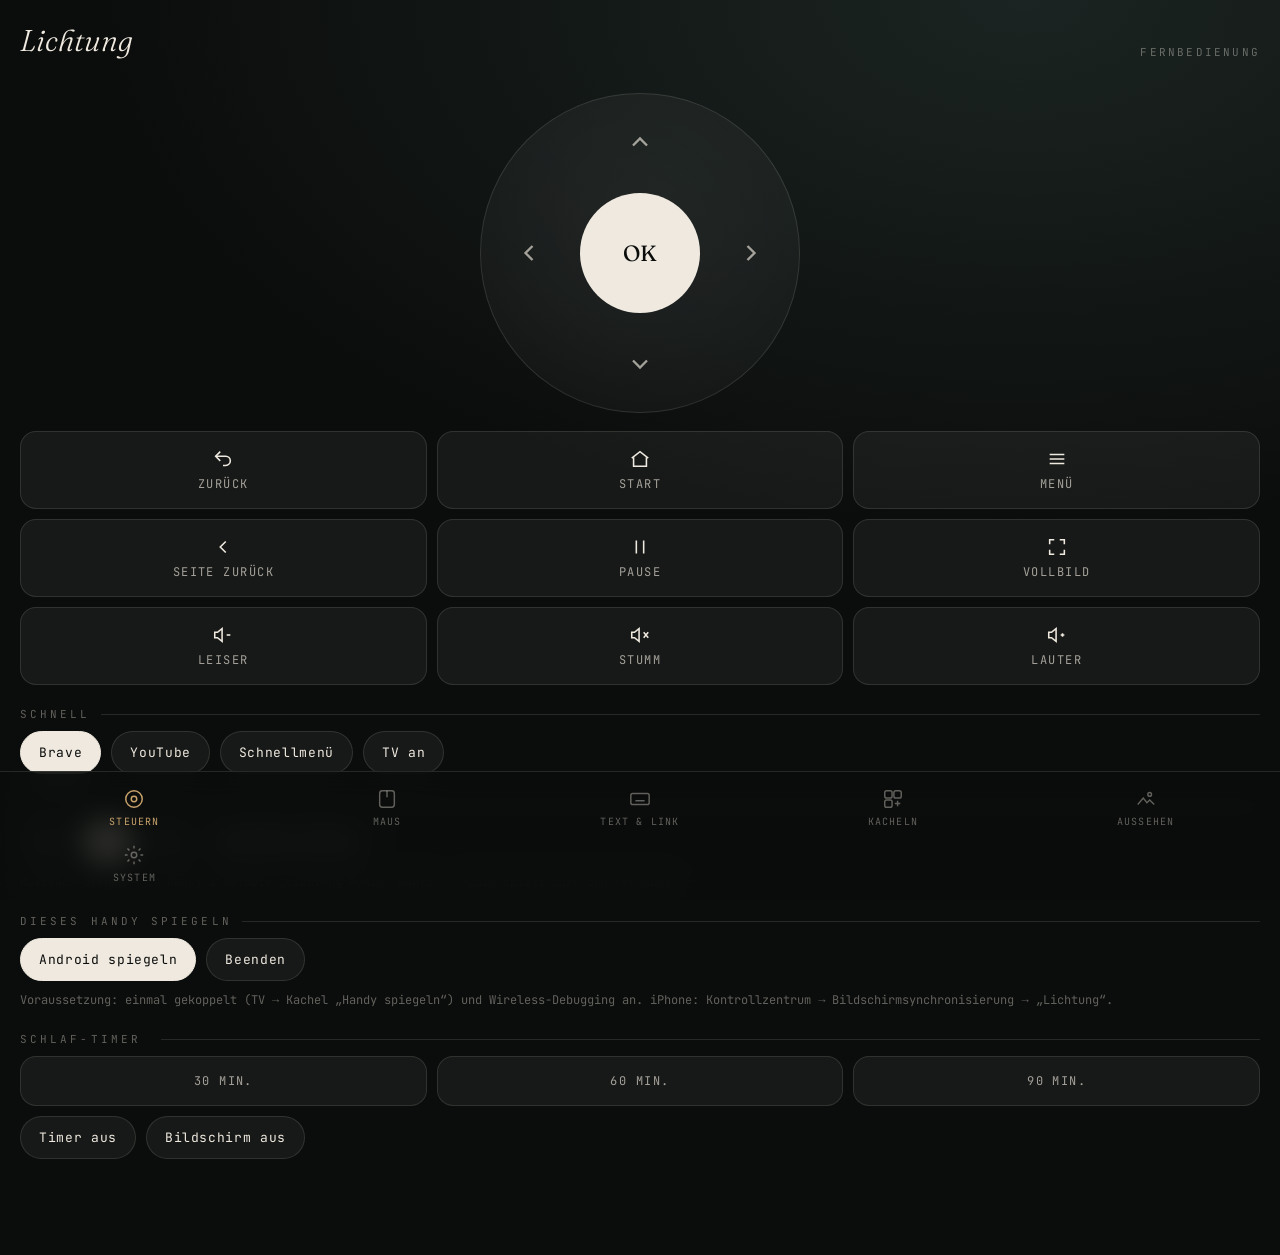
==== commit 249a780e: "Lichtung TV 2.0: Brave, sway, Design-Welten, Musikbox, Ambiente, Rekorder, Netzwerk-Dienste - sway s" ====
--- a/web/remote.html
+++ b/web/remote.html
@@ -121,6 +121,19 @@
       <button class="k" data-key="mute"><svg viewBox="0 0 24 24" fill="none" stroke="currentColor" stroke-width="1.7"><path d="M11 5L6 9H3v6h3l5 4z"/><path d="M16 9l5 6M21 9l-5 6"/></svg>Stumm</button>
       <button class="k" data-key="volup"><svg viewBox="0 0 24 24" fill="none" stroke="currentColor" stroke-width="1.7"><path d="M11 5L6 9H3v6h3l5 4z"/><path d="M16 12h4M18 10v4"/></svg>Lauter</button>
     </div>
+    <div class="label">Schnell</div>
+    <div class="row">
+      <button class="btn p" id="q-brave">Brave</button>
+      <button class="btn" id="q-yt">YouTube</button>
+      <button class="btn" id="q-quick">Schnellmenü</button>
+      <button class="btn" id="q-on">TV an</button>
+    </div>
+    <div class="label">Musikbox</div>
+    <div class="row">
+      <button class="btn" data-music="previous">⏮</button><button class="btn p" data-music="play-pause">⏯</button><button class="btn" data-music="next">⏭</button>
+      <button class="btn" id="mb-open">Musikbox öffnen</button>
+    </div>
+    <p class="hint" id="mb-now">Musikbox öffnen → am Handy Bluetooth „Lichtung Musik“ wählen → Musik spielt über den Fernseher.</p>
     <div class="label">Dieses Handy spiegeln</div>
     <div class="row"><button class="btn p" id="mirror-start">Android spiegeln</button><button class="btn" id="mirror-stop">Beenden</button></div>
     <p class="hint">Voraussetzung: einmal gekoppelt (TV → Kachel „Handy spiegeln“) und Wireless-Debugging an. iPhone: Kontrollzentrum → Bildschirmsynchronisierung → „Lichtung“.</p>
@@ -141,7 +154,8 @@
   <section class="tab" id="t-text">
     <div class="label">Link aufs TV</div>
     <div class="row"><input class="inp grow" id="link" type="url" placeholder="YouTube-, Mediathek- oder Videolink einfügen"><button class="btn p" id="open-link">Öffnen</button></div>
-    <p class="hint">Tipp: Link in WhatsApp lange drücken → Kopieren → hier einfügen. YouTube-Links öffnen in der TV-Ansicht, Videodateien im Lichtung-Player.</p>
+    <div class="row" style="margin-top:8px"><button class="btn" id="tile-link">Als Kachel speichern</button></div>
+    <p class="hint">Tipp: Link in WhatsApp lange drücken → Kopieren → hier einfügen. Websites öffnen in Brave, Videodateien im Lichtung-Player. Mit KDE Connect geht es noch schneller: am Handy „Teilen → lichtung“.</p>
     <div id="recent"></div>
     <div class="label">Text an den Fernseher</div>
     <textarea class="inp" id="txt" placeholder="Suchbegriff, Adresse, Passwort …"></textarea>
@@ -173,18 +187,38 @@
     <p class="hint">Dunkle Naturfotos wirken am besten. Abdunkeln und Akzentfarbe stellst du am Fernseher unter Einstellungen → Aussehen ein.</p>
   </section>
 
+  <!-- 6 System -->
+  <section class="tab" id="t-sys">
+    <div class="label">Dieses Handy</div>
+    <div class="row"><input class="inp grow" id="phone-name" placeholder="Name, z. B. Christians S26"><button class="btn" id="phone-save">Speichern</button></div>
+    <p class="hint">Damit der Fernseher unter „Verbundene Handys“ weiß, wer wer ist.</p>
+    <div class="label">Sicherung</div>
+    <div class="row"><a class="btn p" id="backup-dl" href="#">Sicherung herunterladen</a><label class="btn">Wiederherstellen<input type="file" accept=".zip" id="restore-file" hidden></label></div>
+    <p class="hint">Kacheln, Profile, Fotos und Einstellungen als ZIP – zum Aufheben oder für einen neu installierten Laptop.</p>
+    <div class="label">Update</div>
+    <div class="row"><button class="btn p" id="upd-check">Nach Updates suchen</button><button class="btn" id="upd-run" hidden>Jetzt einspielen</button></div>
+    <p class="hint" id="upd-state">…</p>
+    <div class="row"><label class="btn">Update-Datei hochladen (.zip)<input type="file" accept=".zip,.gz,.tgz" id="upd-file" hidden></label></div>
+    <p class="hint">Privates Repo ohne Token: auf GitHub „Code → Download ZIP“ am Handy, dann hier hochladen. Der Fernseher spielt es ein und startet neu.</p>
+    <div class="label">GitHub-Zugang (optional)</div>
+    <div class="row"><input class="inp grow" id="gh-token" type="password" placeholder="Token einfügen (nur Lesen)"><button class="btn" id="gh-save">Speichern</button></div>
+    <p class="hint">Dann reicht künftig „Nach Updates suchen“ am Fernseher. Token: GitHub → Settings → Developer settings → Fine-grained token → nur dieses Repo, „Contents: Read“.</p>
+  </section>
+
   <nav class="tabs">
     <button data-tab="t-ctrl" class="on"><svg viewBox="0 0 24 24" fill="none" stroke="currentColor" stroke-width="1.6"><circle cx="12" cy="12" r="9"/><circle cx="12" cy="12" r="3"/></svg>Steuern</button>
     <button data-tab="t-pad"><svg viewBox="0 0 24 24" fill="none" stroke="currentColor" stroke-width="1.6"><rect x="4" y="3" width="16" height="18" rx="3"/><path d="M12 3v7"/></svg>Maus</button>
     <button data-tab="t-text"><svg viewBox="0 0 24 24" fill="none" stroke="currentColor" stroke-width="1.6"><rect x="2" y="6" width="20" height="12" rx="2"/><path d="M6 10h.01M10 10h.01M14 10h.01M18 10h.01M7 14h10"/></svg>Text & Link</button>
     <button data-tab="t-tiles"><svg viewBox="0 0 24 24" fill="none" stroke="currentColor" stroke-width="1.6"><rect x="3" y="3" width="8" height="8" rx="2"/><rect x="13" y="3" width="8" height="8" rx="2"/><rect x="3" y="13" width="8" height="8" rx="2"/><path d="M17 14v6M14 17h6"/></svg>Kacheln</button>
     <button data-tab="t-look"><svg viewBox="0 0 24 24" fill="none" stroke="currentColor" stroke-width="1.6"><path d="M3 18l6-7 4 5 3-3 5 5"/><circle cx="16" cy="7" r="2"/></svg>Aussehen</button>
+    <button data-tab="t-sys"><svg viewBox="0 0 24 24" fill="none" stroke="currentColor" stroke-width="1.6"><circle cx="12" cy="12" r="3"/><path d="M12 2v3M12 19v3M2 12h3M19 12h3M4.9 4.9l2.1 2.1M17 17l2.1 2.1M4.9 19.1L7 17M17 7l2.1-2.1"/></svg>System</button>
   </nav>
 
   <div class="sheet" id="sheet"><div class="in" id="sheet-in"></div></div>
   <div class="toast" id="toast"></div>
 
   <script src="bg.js?nocommon" defer></script>
+  <script src="scene.js" defer></script>
   <script>
   'use strict';
   /* Mini-Helfer (die Fernbedienung lädt common.js nicht, um schlank zu bleiben) */
@@ -196,7 +230,7 @@
 
   function toast(t) { const el = $('#toast'); el.textContent = t; el.classList.add('on'); clearTimeout(el._t); el._t = setTimeout(() => el.classList.remove('on'), 2200); }
   async function api(path, method = 'GET', body) {
-    const r = await fetch(path, { method, headers: { 'Content-Type': 'application/json', 'X-Remote-Pin': PIN }, body: body ? JSON.stringify(body) : undefined });
+    const r = await fetch(path, { method, headers: { 'Content-Type': 'application/json', 'X-Remote-Pin': PIN, 'X-Remote-Name': encodeURIComponent(localStorage.getItem('lichtung-phone') || 'Handy') }, body: body ? JSON.stringify(body) : undefined });
     if (r.status === 401) { askCode(); throw new Error('Code'); }
     const d = await r.json().catch(() => ({}));
     if (!r.ok) throw new Error(d.error || 'Fehler');
@@ -220,6 +254,7 @@
     document.querySelectorAll('.tab').forEach((t) => t.classList.toggle('on', t.id === b.dataset.tab));
     if (b.dataset.tab === 't-tiles' || b.dataset.tab === 't-look') load();
     if (b.dataset.tab === 't-text') loadLinks();
+    if (b.dataset.tab === 't-sys') loadSys();
   });
 
   /* ---- Tasten (gedrückt halten wiederholt) ---- */
@@ -256,6 +291,53 @@
     catch (e) { toast(e.message); }
   }
   $('#open-link').onclick = () => openLink($('#link').value);
+  $('#tile-link').onclick = async () => { const u = $('#link').value.trim(); if (!u) { toast('Erst einen Link einfügen'); return; } await api('/api/open', 'POST', { url: u, asTile: true }).catch((e) => toast(e.message)); toast('Am Fernseher: Kachel prüfen und speichern'); $('#link').value = ''; };
+
+  /* ---- Schnellknöpfe & Musikbox ---- */
+  $('#q-brave').onclick = () => { buzz(); api('/api/browser/open', 'POST', { url: '', mode: 'tab' }).catch((e) => toast(e.message)); };
+  $('#q-yt').onclick = () => { buzz(); api('/api/browser/open', 'POST', { url: 'https://www.youtube.com/', mode: 'kino' }).catch((e) => toast(e.message)); };
+  $('#q-quick').onclick = () => { buzz(); api('/api/quick', 'POST', {}); };
+  $('#q-on').onclick = () => { buzz(); api('/api/screen', 'POST', { on: true }); toast('Bildschirm an'); };
+  document.querySelectorAll('[data-music]').forEach((b) => b.onclick = () => { buzz(); api('/api/music', 'POST', { action: b.dataset.music }).then((r) => { if (!r.ok) toast(r.error || 'Kein Handy verbunden'); }); });
+  $('#mb-open').onclick = () => { buzz(); api('/api/music', 'POST', { action: 'on' }); toast('Am Handy Bluetooth → „Lichtung Musik“'); };
+  setInterval(async () => {
+    if (!document.querySelector('#t-ctrl.on') || document.hidden) return;
+    const st = await api('/api/music').catch(() => null);
+    if (st && st.title) $('#mb-now').textContent = `${st.playing ? '▶' : '❚❚'} ${st.title}${st.artist ? ' · ' + st.artist : ''}`;
+  }, 4000);
+
+  /* ---- System: Name, Sicherung, Update ---- */
+  $('#phone-name').value = localStorage.getItem('lichtung-phone') || '';
+  $('#phone-save').onclick = () => { localStorage.setItem('lichtung-phone', $('#phone-name').value.trim().slice(0, 30)); toast('Gespeichert'); api('/api/state').catch(() => {}); };
+  $('#backup-dl').onclick = async (e) => {
+    e.preventDefault(); toast('Erstelle Sicherung …');
+    const r = await fetch('/api/backup', { headers: { 'X-Remote-Pin': PIN } });
+    if (!r.ok) { toast('Fehler'); return; }
+    const blob = await r.blob(), a = document.createElement('a');
+    a.href = URL.createObjectURL(blob); a.download = 'lichtung-sicherung-' + new Date().toISOString().slice(0, 10) + '.zip'; a.click();
+  };
+  const readB64 = (file) => new Promise((res, rej) => { const fr = new FileReader(); fr.onload = () => res(fr.result); fr.onerror = rej; fr.readAsDataURL(file); });
+  $('#restore-file').onchange = async (e) => {
+    const f = e.target.files[0]; if (!f || !confirm('Sicherung einspielen? Aktuelle Kacheln und Einstellungen werden ersetzt.')) return;
+    try { await api('/api/restore', 'POST', { data: await readB64(f) }); toast('Wiederhergestellt'); load(); } catch (err) { toast(err.message); }
+  };
+  async function loadSys() {
+    const u = await api('/api/update/status').catch(() => null);
+    if (u) $('#upd-state').textContent = `Installiert: ${u.installed.version || '?'} ${u.installed.commit ? '(' + u.installed.commit.slice(0, 7) + ')' : ''} · Letztes Update: ${u.status || '–'} · GitHub-Zugang: ${u.token ? 'ja' : 'nein'}`;
+  }
+  $('#upd-check').onclick = async () => {
+    $('#upd-state').textContent = 'Prüfe …';
+    const c = await api('/api/update/check', 'POST', {}).catch((e) => ({ ok: false, error: e.message }));
+    $('#upd-state').textContent = c.ok ? (c.newer ? `Neu: ${c.message} (${c.latest})` : 'Neuester Stand ✓') : `${c.error}. ${c.hint || ''}`;
+    $('#upd-run').hidden = !(c.ok && c.newer);
+  };
+  $('#upd-run').onclick = async () => { if (!confirm('Update einspielen? Der Fernseher startet danach neu.')) return; const r = await api('/api/update/run', 'POST', {}).catch((e) => ({ error: e.message })); toast(r.ok ? 'Update läuft …' : r.error || r.msg); };
+  $('#upd-file').onchange = async (e) => {
+    const f = e.target.files[0]; if (!f || !confirm('„' + f.name + '“ einspielen? Der Fernseher startet danach neu.')) return;
+    toast('Lade hoch …');
+    try { const r = await api('/api/update/run', 'POST', { data: await readB64(f) }); toast(r.ok ? 'Update läuft – dauert einige Minuten' : r.msg || 'Fehler'); } catch (err) { toast(err.message); }
+  };
+  $('#gh-save').onclick = async () => { try { await api('/api/update/token', 'POST', { token: $('#gh-token').value }); $('#gh-token').value = ''; toast('Gespeichert'); loadSys(); } catch (err) { toast(err.message); } };
   $('#link').addEventListener('keydown', (e) => { if (e.key === 'Enter') openLink($('#link').value); });
   async function loadLinks() {
     const r = await api('/api/links').catch(() => ({ recent: [] }));
@@ -332,7 +414,7 @@
     list.forEach((b) => {
       const el = h('button', { class: STATE.general.background === b.id ? 'sel' : '', onclick: async () => { await api('/api/general', 'POST', { background: b.id }); toast('Hintergrund gesetzt'); load(); } }, h('span', {}, b.name));
       if (b.id.startsWith('/')) el.style.backgroundImage = `url("${b.id}")`;
-      else { const c = document.createElement('canvas'); c.width = 240; c.height = 135; L.paintScene(c.getContext('2d'), 240, 135, b.id); el.style.backgroundImage = `url(${c.toDataURL()})`; }
+      else if (L.sceneThumb) el.style.backgroundImage = `url(${L.sceneThumb(b.id, 240, 135, { lat: STATE.general.lat, lon: STATE.general.lon })})`;
       if (b.id.startsWith('/')) el.addEventListener('contextmenu', async (e) => { e.preventDefault(); if (!confirm('Foto entfernen?')) return; await api('/api/general', 'POST', { customBackgrounds: STATE.general.customBackgrounds.filter((x) => x !== b.id), background: STATE.general.background === b.id ? 'nacht' : STATE.general.background }); load(); });
       bl.append(el);
     });
@@ -350,14 +432,14 @@
   };
 
   function edit(t) {
-    const d = Object.assign({ title: '', subtitle: '', description: '', url: 'https://', tvMode: false, image: '', hue: 200 }, t || {});
+    const d = Object.assign({ title: '', subtitle: '', description: '', url: 'https://', open: 'tab', size: 'normal', image: '', hue: 200 }, t || {});
     const sheet = $('#sheet'), inn = $('#sheet-in');
     const prev = h('div', { class: 'preview' });
     const paint = () => { prev.style.backgroundImage = d.image ? `url("${d.image}")` : `linear-gradient(135deg, hsl(${d.hue} 32% 30%), hsl(${(d.hue + 25) % 360} 28% 12%))`; prev.innerHTML = ''; prev.append(h('b', {}, d.title || 'Name'), h('span', {}, d.subtitle || '')); };
     const f = (label, el) => h('label', { class: 'f' }, h('span', {}, label), el);
     const inp = (k, ph, type = 'text') => { const el = h('input', { class: 'inp', type, placeholder: ph, value: d[k] || '' }); el.oninput = () => { d[k] = el.value; paint(); }; return el; };
     const ta = h('textarea', { class: 'inp', placeholder: 'Wird am Fernseher angezeigt, wenn die Kachel ausgewählt ist' }); ta.value = d.description || ''; ta.oninput = () => (d.description = ta.value);
-    const tv = h('button', { class: 'toggle' + (d.tvMode ? ' on' : ''), onclick: (e) => { e.preventDefault(); d.tvMode = !d.tvMode; tv.classList.toggle('on', d.tvMode); } });
+    const pick = (key, opts) => h('div', { class: 'row' }, opts.map(([v, n]) => { const b = h('button', { class: 'btn' + (d[key] === v ? ' p' : ''), onclick: (e) => { e.preventDefault(); d[key] = v; b.parentNode.querySelectorAll('.btn').forEach((x) => x.classList.toggle('p', x === b)); } }, n); return b; }));
     const file = h('input', { type: 'file', accept: 'image/*', hidden: true });
     file.onchange = async () => { if (!file.files[0]) return; d.image = await upload(file.files[0], 1280); paint(); toast('Bild hinzugefügt'); };
     inn.innerHTML = '';
@@ -366,7 +448,8 @@
       f('Untertitel', inp('subtitle', 'Kurzer Text unter dem Namen')),
       f('Beschreibung', ta),
       f('Adresse', inp('url', 'https://…', 'url')),
-      h('div', { class: 'row f' }, h('div', { class: 'grow' }, h('div', { style: { fontSize: '14px' } }, 'TV-Ansicht'), h('div', { class: 'hint', style: { margin: 0 } }, 'Für youtube.com/tv')), tv),
+      f('Öffnen als', pick('open', [['tab', 'Brave-Tab'], ['kino', 'Kino-Fenster'], ['lichtung', 'Lichtung']])),
+      f('Größe', pick('size', [['klein', 'Klein'], ['normal', 'Normal'], ['gross', 'Groß'], ['banner', 'Banner']])),
       h('div', { class: 'f' }, h('span', { style: { display: 'block', fontSize: '11px', letterSpacing: '.18em', textTransform: 'uppercase', color: 'var(--ink3)', marginBottom: '6px' } }, 'Bild'),
         h('div', { class: 'row' }, h('label', { class: 'btn p' }, 'Foto wählen', file), h('button', { class: 'btn', onclick: () => { d.image = ''; paint(); } }, 'Entfernen'))),
       h('div', { class: 'row', style: { marginTop: '18px' } },
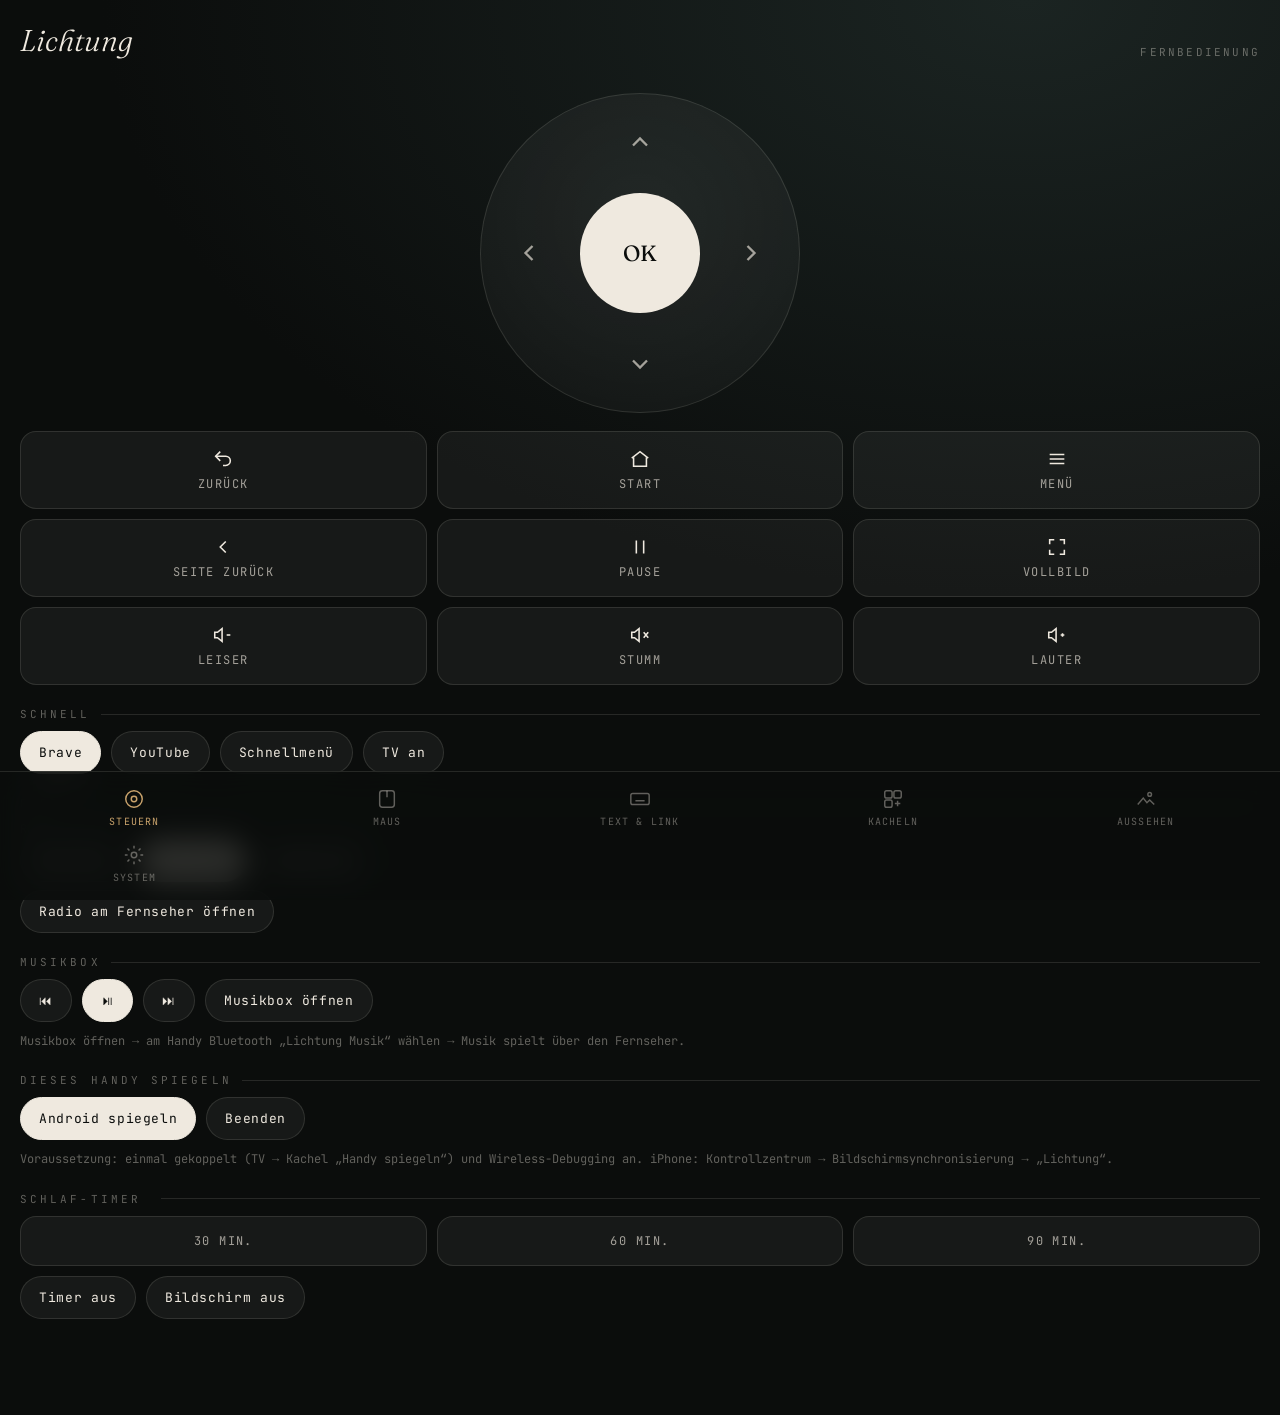
==== commit f322e6b7: "Radio, Logos in Kacheln, Vorschaubilder lokal, Laptop-Ton-Firmware - Internetradio: Radio-Bildschirm" ====
--- a/web/remote.html
+++ b/web/remote.html
@@ -128,6 +128,10 @@
       <button class="btn" id="q-quick">Schnellmenü</button>
       <button class="btn" id="q-on">TV an</button>
     </div>
+    <div class="label">Radio</div>
+    <p class="hint" id="radio-now">Radio ist aus</p>
+    <div class="row"><button class="btn" id="radio-prev">◀ Sender</button><button class="btn p" id="radio-toggle">An / Aus</button><button class="btn" id="radio-next">Sender ▶</button></div>
+    <div class="row" style="margin-top:8px"><button class="btn" id="radio-open">Radio am Fernseher öffnen</button></div>
     <div class="label">Musikbox</div>
     <div class="row">
       <button class="btn" data-music="previous">⏮</button><button class="btn p" data-music="play-pause">⏯</button><button class="btn" data-music="next">⏭</button>
@@ -199,8 +203,8 @@
     <div class="row"><button class="btn p" id="upd-check">Nach Updates suchen</button><button class="btn" id="upd-run" hidden>Jetzt einspielen</button></div>
     <p class="hint" id="upd-state">…</p>
     <div class="row"><label class="btn">Update-Datei hochladen (.zip)<input type="file" accept=".zip,.gz,.tgz" id="upd-file" hidden></label></div>
-    <p class="hint">Privates Repo ohne Token: auf GitHub „Code → Download ZIP“ am Handy, dann hier hochladen. Der Fernseher spielt es ein und startet neu.</p>
-    <div class="label">GitHub-Zugang (optional)</div>
+    <p class="hint">Updates kommen aus getesteten GitHub-Releases, nachts auch automatisch. Ohne Internet am TV: im Release die Datei lichtung-tv.tar.gz am Handy laden und hier hochladen.</p>
+    <div class="label">GitHub-Zugang (nur für private Repos)</div>
     <div class="row"><input class="inp grow" id="gh-token" type="password" placeholder="Token einfügen (nur Lesen)"><button class="btn" id="gh-save">Speichern</button></div>
     <p class="hint">Dann reicht künftig „Nach Updates suchen“ am Fernseher. Token: GitHub → Settings → Developer settings → Fine-grained token → nur dieses Repo, „Contents: Read“.</p>
   </section>
@@ -293,6 +297,18 @@
   $('#open-link').onclick = () => openLink($('#link').value);
   $('#tile-link').onclick = async () => { const u = $('#link').value.trim(); if (!u) { toast('Erst einen Link einfügen'); return; } await api('/api/open', 'POST', { url: u, asTile: true }).catch((e) => toast(e.message)); toast('Am Fernseher: Kachel prüfen und speichern'); $('#link').value = ''; };
 
+  /* ---- Radio (spielt im Hintergrund auf dem Fernseher) ---- */
+  function paintRadio(r) {
+    if (!r) return;
+    $('#radio-now').textContent = r.playing && r.station ? `▶ ${r.station.name}${r.title ? ' · ' + r.title : ''}` : 'Radio ist aus';
+  }
+  const radioCall = (path, body = {}) => { buzz(); api(path, 'POST', body).then(() => setTimeout(async () => paintRadio(await api('/api/radio').catch(() => null)), 800)).catch((e) => toast(e.message)); };
+  $('#radio-toggle').onclick = () => radioCall('/api/radio/toggle');
+  $('#radio-next').onclick = () => radioCall('/api/radio/step', { dir: 1 });
+  $('#radio-prev').onclick = () => radioCall('/api/radio/step', { dir: -1 });
+  $('#radio-open').onclick = () => { buzz(); api('/api/radio/show', 'POST', {}).catch(() => {}); toast('Radio öffnet am Fernseher'); };
+  setInterval(async () => { if (!document.hidden && document.querySelector('#t-ctrl.on')) paintRadio(await api('/api/radio').catch(() => null)); }, 6000);
+
   /* ---- Schnellknöpfe & Musikbox ---- */
   $('#q-brave').onclick = () => { buzz(); api('/api/browser/open', 'POST', { url: '', mode: 'tab' }).catch((e) => toast(e.message)); };
   $('#q-yt').onclick = () => { buzz(); api('/api/browser/open', 'POST', { url: 'https://www.youtube.com/', mode: 'kino' }).catch((e) => toast(e.message)); };
@@ -323,12 +339,15 @@
   };
   async function loadSys() {
     const u = await api('/api/update/status').catch(() => null);
-    if (u) $('#upd-state').textContent = `Installiert: ${u.installed.version || '?'} ${u.installed.commit ? '(' + u.installed.commit.slice(0, 7) + ')' : ''} · Letztes Update: ${u.status || '–'} · GitHub-Zugang: ${u.token ? 'ja' : 'nein'}`;
+    if (!u) return;
+    const i = u.installed || {}, last = u.last || {};
+    $('#upd-state').textContent = `Installiert: ${i.release || (i.version || '?') + (i.commit ? ' (' + i.commit.slice(0, 7) + ')' : '')} · Letztes Update: ${u.status || '–'} · Automatisch: ${u.auto === false ? 'aus' : 'nachts'}` + (last.newer ? ` · Neu: ${last.latest}` : '');
+    $('#upd-run').hidden = !last.newer;
   }
   $('#upd-check').onclick = async () => {
     $('#upd-state').textContent = 'Prüfe …';
     const c = await api('/api/update/check', 'POST', {}).catch((e) => ({ ok: false, error: e.message }));
-    $('#upd-state').textContent = c.ok ? (c.newer ? `Neu: ${c.message} (${c.latest})` : 'Neuester Stand ✓') : `${c.error}. ${c.hint || ''}`;
+    $('#upd-state').textContent = c.ok ? (c.newer ? `Neue Version: ${c.latest}` : (c.hint || 'Neuester Stand ✓')) : `${c.error}. ${c.hint || ''}`;
     $('#upd-run').hidden = !(c.ok && c.newer);
   };
   $('#upd-run').onclick = async () => { if (!confirm('Update einspielen? Der Fernseher startet danach neu.')) return; const r = await api('/api/update/run', 'POST', {}).catch((e) => ({ error: e.message })); toast(r.ok ? 'Update läuft …' : r.error || r.msg); };
